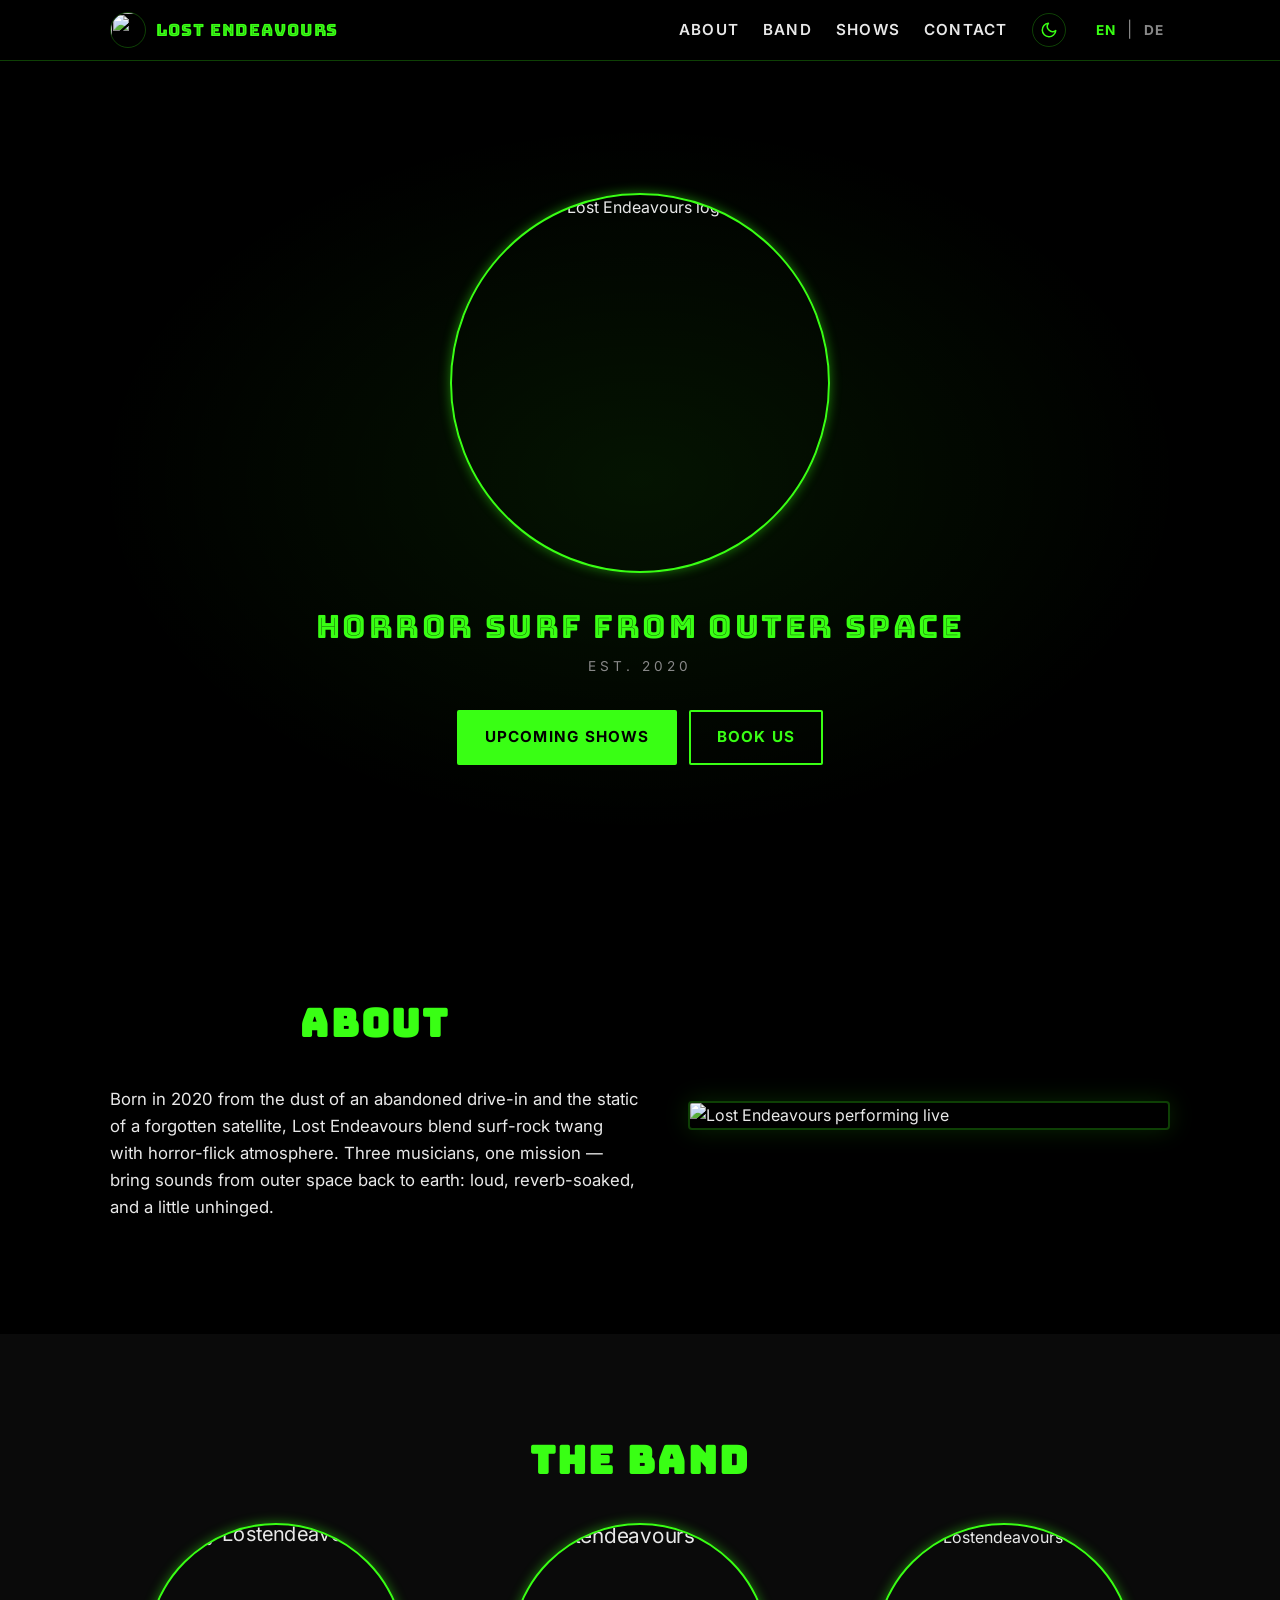
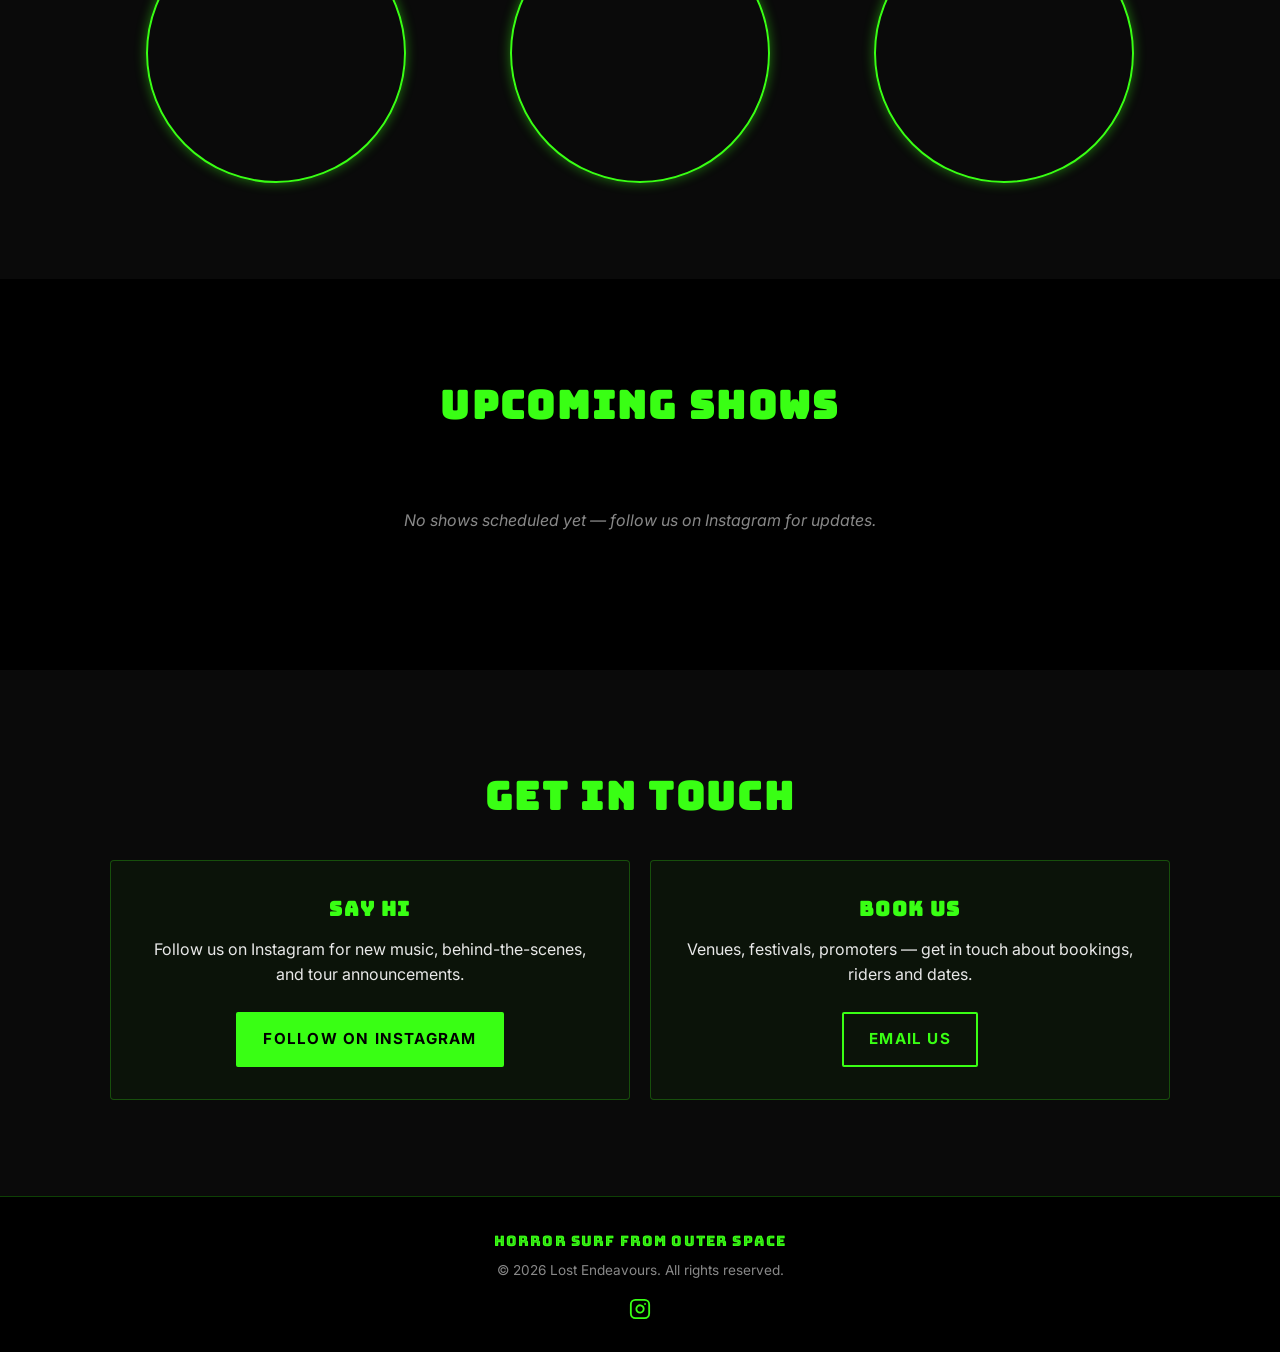
==== index.html @ 93c49f79 "Initial site" ====
<!DOCTYPE html>
<html lang="en">
<head>
  <meta charset="UTF-8" />
  <meta name="viewport" content="width=device-width, initial-scale=1.0" />
  <title data-i18n="meta.title">Lost Endeavours — Horror Surf From Outer Space</title>
  <meta name="description" data-i18n="meta.description" data-i18n-attr="content" content="Lost Endeavours — three-piece horror surf band from outer space, est. 2020. Shows, bio, booking." />
  <meta name="theme-color" content="#000000" />

  <link rel="icon" type="image/jpeg" href="assets/logo.jpg" />

  <link rel="preconnect" href="https://fonts.googleapis.com" />
  <link rel="preconnect" href="https://fonts.gstatic.com" crossorigin />
  <link href="https://fonts.googleapis.com/css2?family=Bungee+Inline&family=Creepster&family=Inter:wght@400;600;700&display=swap" rel="stylesheet" />

  <link rel="stylesheet" href="styles.css" />

  <script>
    (function () {
      try {
        var t = localStorage.getItem('le-theme');
        if (t === 'light') document.documentElement.setAttribute('data-theme', 'light');
      } catch (_) {}
    })();
  </script>
</head>
<body>
  <div class="stars" aria-hidden="true"></div>

  <header class="site-header">
    <nav class="nav" aria-label="Main navigation">
      <a href="#hero" class="nav-brand" aria-label="Lost Endeavours — home">
        <img src="assets/logo.jpg" alt="" class="nav-logo" />
        <span>Lost Endeavours</span>
      </a>

      <button class="nav-toggle" aria-label="Toggle menu" aria-expanded="false" aria-controls="nav-menu">
        <span></span><span></span><span></span>
      </button>

      <ul id="nav-menu" class="nav-menu">
        <li><a href="#about" data-i18n="nav.about">About</a></li>
        <li><a href="#members" data-i18n="nav.members">Band</a></li>
        <li><a href="#shows" data-i18n="nav.shows">Shows</a></li>
        <li><a href="#contact" data-i18n="nav.contact">Contact</a></li>
        <li class="nav-theme">
          <button type="button" id="theme-toggle" class="theme-btn" aria-label="Switch to light mode" data-i18n="nav.theme_to_light" data-i18n-attr="aria-label">
            <svg class="icon-sun" width="18" height="18" viewBox="0 0 24 24" fill="none" stroke="currentColor" stroke-width="2" stroke-linecap="round" stroke-linejoin="round" aria-hidden="true">
              <circle cx="12" cy="12" r="4"></circle>
              <path d="M12 2v2M12 20v2M4.93 4.93l1.41 1.41M17.66 17.66l1.41 1.41M2 12h2M20 12h2M4.93 19.07l1.41-1.41M17.66 6.34l1.41-1.41"></path>
            </svg>
            <svg class="icon-moon" width="18" height="18" viewBox="0 0 24 24" fill="none" stroke="currentColor" stroke-width="2" stroke-linecap="round" stroke-linejoin="round" aria-hidden="true">
              <path d="M21 12.79A9 9 0 1 1 11.21 3 7 7 0 0 0 21 12.79z"></path>
            </svg>
          </button>
        </li>
        <li class="nav-lang" role="group" aria-label="Language">
          <span class="visually-hidden" data-i18n="nav.lang_label">Language</span>
          <button type="button" class="lang-btn" data-lang="en" aria-pressed="true">EN</button>
          <span class="lang-sep" aria-hidden="true">|</span>
          <button type="button" class="lang-btn" data-lang="de" aria-pressed="false">DE</button>
        </li>
      </ul>
    </nav>
  </header>

  <main>
    <section id="hero" class="hero">
      <div class="hero-inner">
        <img src="assets/logo.jpg" alt="Lost Endeavours logo" class="hero-logo" />
        <p class="hero-tagline" data-i18n="hero.tagline">Horror Surf From Outer Space</p>
        <p class="hero-est" data-i18n="hero.est">EST. 2020</p>
        <div class="hero-cta">
          <a href="#shows" class="btn btn-primary" data-i18n="hero.cta_shows">Upcoming Shows</a>
          <a href="#contact" class="btn btn-ghost" data-i18n="hero.cta_book">Book Us</a>
        </div>
      </div>
    </section>

    <section id="about" class="section">
      <div class="container about-grid">
        <div class="about-text">
          <h2 class="section-heading" data-i18n="about.heading">About</h2>
          <p class="about-body" data-i18n="about.body">Born in 2020 from the dust of an abandoned drive-in and the static of a forgotten satellite, Lost Endeavours blend surf-rock twang with horror-flick atmosphere. Three musicians, one mission — bring sounds from outer space back to earth: loud, reverb-soaked, and a little unhinged.</p>
        </div>
        <div class="about-photo">
          <img src="assets/band-1.jpg" alt="Lost Endeavours performing live" loading="lazy" />
        </div>
      </div>
    </section>

    <section id="members" class="section section-alt">
      <div class="container">
        <h2 class="section-heading" data-i18n="members.heading">The Band</h2>
        <ul class="members-grid">
          <li class="member-card" style="--pos-x: 25%; --pos-y: 0%; --img-zoom: 1.25; --img-shift-x: 10%; --img-shift-y: 8%;">
            <figure class="member-figure">
              <img src="assets/andy.jpg" alt="Andy Lostendeavours" loading="lazy" />
              <figcaption class="member-overlay">
                <span class="member-name">Andy Lostendeavours</span>
                <span class="member-role" data-i18n="members.andy_role">Guitar</span>
              </figcaption>
            </figure>
          </li>
          <li class="member-card" style="--pos-x: 38%; --pos-y: 0%; --img-zoom: 1.3; --img-shift-x: 0%; --img-shift-y: 10%;">
            <figure class="member-figure">
              <img src="assets/gigi.jpg" alt="Gigi Lostendeavours" loading="lazy" />
              <figcaption class="member-overlay">
                <span class="member-name">Gigi Lostendeavours</span>
                <span class="member-role" data-i18n="members.gigi_role">Bass</span>
              </figcaption>
            </figure>
          </li>
          <li class="member-card" style="--pos-x: 32%; --pos-y: 20%;">
            <figure class="member-figure">
              <img src="assets/simon.jpg" alt="Simon Lostendeavours" loading="lazy" />
              <figcaption class="member-overlay">
                <span class="member-name">Simon Lostendeavours</span>
                <span class="member-role" data-i18n="members.simon_role">Drums</span>
              </figcaption>
            </figure>
          </li>
        </ul>
      </div>
    </section>

    <section id="shows" class="section">
      <div class="container">
        <h2 class="section-heading" data-i18n="shows.heading">Upcoming Shows</h2>
        <ul id="shows-list" class="shows-list" aria-live="polite"></ul>
        <p id="shows-empty" class="shows-empty" data-i18n="shows.empty" hidden>No shows scheduled yet — follow us on Instagram for updates.</p>
      </div>
    </section>

    <section id="contact" class="section section-alt">
      <div class="container">
        <h2 class="section-heading" data-i18n="contact.heading">Get In Touch</h2>
        <div class="contact-grid">
          <article class="contact-card">
            <h3 class="contact-card-heading" data-i18n="contact.casual_heading">Say hi</h3>
            <p data-i18n="contact.casual_body">Follow us on Instagram for new music, behind-the-scenes, and tour announcements.</p>
            <a href="https://instagram.com/lostendeavours" class="btn btn-primary" target="_blank" rel="noopener noreferrer" data-i18n="contact.casual_cta">Follow on Instagram</a>
          </article>
          <article class="contact-card">
            <h3 class="contact-card-heading" data-i18n="contact.pro_heading">Book Us</h3>
            <p data-i18n="contact.pro_body">Venues, festivals, promoters — get in touch about bookings, riders and dates.</p>
            <a href="mailto:lostendeavours20@gmail.com" class="btn btn-ghost" data-i18n="contact.pro_cta">Email Us</a>
          </article>
        </div>
      </div>
    </section>
  </main>

  <footer class="site-footer">
    <div class="container footer-inner">
      <p class="footer-tagline" data-i18n="footer.tagline">Horror Surf From Outer Space</p>
      <p class="footer-rights">© <span id="year">2026</span> Lost Endeavours. <span data-i18n="footer.rights">All rights reserved.</span></p>
      <a href="https://instagram.com/lostendeavours" class="footer-ig" target="_blank" rel="noopener noreferrer" aria-label="Instagram">
        <svg width="22" height="22" viewBox="0 0 24 24" fill="none" stroke="currentColor" stroke-width="2" stroke-linecap="round" stroke-linejoin="round" aria-hidden="true">
          <rect x="2" y="2" width="20" height="20" rx="5" ry="5"></rect>
          <path d="M16 11.37A4 4 0 1 1 12.63 8 4 4 0 0 1 16 11.37z"></path>
          <line x1="17.5" y1="6.5" x2="17.5" y2="6.5"></line>
        </svg>
      </a>
    </div>
  </footer>

  <script src="script.js"></script>
</body>
</html>
---- styles.css ----
/* ===== Theme variables ===== */
:root {
  --bg: #000000;
  --bg-alt: #0a0a0a;
  --accent: #39FF14;
  --accent-strong: #39FF14;
  --on-accent: #000000;
  --text: #e8e8e8;
  --muted: #888888;
  --border: rgba(57, 255, 20, 0.25);
  --card-bg: rgba(57, 255, 20, 0.04);
  --card-bg-hover: rgba(57, 255, 20, 0.08);
  --header-bg: rgba(0, 0, 0, 0.85);
  --mobile-menu-bg: rgba(0, 0, 0, 0.97);
  --hero-glow: radial-gradient(ellipse at center, rgba(57,255,20,0.08), transparent 60%);
  --shadow-glow: 0 0 12px rgba(57, 255, 20, 0.45);
  --shadow-glow-strong: 0 0 28px rgba(57, 255, 20, 0.8);
  --stars-opacity: 0.8;

  --font-display: 'Bungee Inline', 'Creepster', system-ui, sans-serif;
  --font-spooky: 'Creepster', system-ui, serif;
  --font-body: 'Inter', system-ui, -apple-system, Segoe UI, Roboto, sans-serif;

  --container-max: 1100px;
  --section-pad: clamp(3rem, 8vw, 6rem);
}

/* ===== Light theme overrides ===== */
:root[data-theme="light"] {
  --bg: #f5f3ed;
  --bg-alt: #eae6da;
  --accent: #1a8c10;
  --accent-strong: #0f6a08;
  --on-accent: #ffffff;
  --text: #1a1a1a;
  --muted: #666666;
  --border: rgba(26, 140, 16, 0.3);
  --card-bg: rgba(26, 140, 16, 0.06);
  --card-bg-hover: rgba(26, 140, 16, 0.12);
  --header-bg: rgba(245, 243, 237, 0.88);
  --mobile-menu-bg: rgba(245, 243, 237, 0.98);
  --hero-glow: radial-gradient(ellipse at center, rgba(26,140,16,0.08), transparent 60%);
  --shadow-glow: 0 0 12px rgba(26, 140, 16, 0.35);
  --shadow-glow-strong: 0 0 22px rgba(26, 140, 16, 0.55);
  --stars-opacity: 0;
}

/* ===== Reset & base ===== */
*, *::before, *::after { box-sizing: border-box; }
html { scroll-behavior: smooth; }
body {
  margin: 0;
  background: var(--bg);
  color: var(--text);
  font-family: var(--font-body);
  font-size: 16px;
  line-height: 1.6;
  -webkit-font-smoothing: antialiased;
  overflow-x: hidden;
  transition: background 0.3s ease, color 0.3s ease;
}
img { max-width: 100%; height: auto; display: block; }
a { color: var(--accent); text-decoration: none; transition: color 0.2s ease; }
a:hover { color: var(--text); }
button { font-family: inherit; cursor: pointer; }

.visually-hidden {
  position: absolute; width: 1px; height: 1px; padding: 0; margin: -1px;
  overflow: hidden; clip: rect(0 0 0 0); white-space: nowrap; border: 0;
}

.container {
  max-width: var(--container-max);
  margin: 0 auto;
  padding: 0 1.25rem;
}

/* ===== Starfield background ===== */
.stars {
  position: fixed; inset: 0;
  pointer-events: none;
  z-index: 0;
  background-image:
    radial-gradient(1px 1px at 20% 30%, rgba(255,255,255,0.7), transparent 50%),
    radial-gradient(1px 1px at 70% 60%, rgba(255,255,255,0.5), transparent 50%),
    radial-gradient(1.5px 1.5px at 40% 80%, rgba(57,255,20,0.45), transparent 60%),
    radial-gradient(1px 1px at 85% 20%, rgba(255,255,255,0.6), transparent 50%),
    radial-gradient(1px 1px at 10% 70%, rgba(255,255,255,0.4), transparent 50%),
    radial-gradient(1.5px 1.5px at 55% 15%, rgba(57,255,20,0.4), transparent 60%),
    radial-gradient(1px 1px at 30% 50%, rgba(255,255,255,0.5), transparent 50%);
  background-size: 100% 100%;
  opacity: var(--stars-opacity);
  transition: opacity 0.3s ease;
}
@media (prefers-reduced-motion: no-preference) {
  :root:not([data-theme="light"]) .stars { animation: twinkle 6s ease-in-out infinite alternate; }
  @keyframes twinkle {
    0%   { opacity: 0.5; }
    100% { opacity: 0.95; }
  }
}

/* ===== Header / nav ===== */
.site-header {
  position: sticky;
  top: 0;
  z-index: 50;
  background: var(--header-bg);
  backdrop-filter: blur(10px);
  -webkit-backdrop-filter: blur(10px);
  border-bottom: 1px solid var(--border);
}
.nav {
  max-width: var(--container-max);
  margin: 0 auto;
  padding: 0.75rem 1.25rem;
  display: flex;
  align-items: center;
  justify-content: space-between;
  gap: 1rem;
}
.nav-brand {
  display: flex; align-items: center; gap: 0.6rem;
  color: var(--accent);
  font-family: var(--font-display);
  font-size: 1.05rem;
  letter-spacing: 0.05em;
  text-transform: uppercase;
}
.nav-logo {
  width: 36px; height: 36px;
  border-radius: 50%;
  object-fit: cover;
  border: 1px solid var(--border);
}
.nav-brand span { display: none; }

.nav-menu {
  list-style: none;
  display: flex;
  align-items: center;
  gap: 1.5rem;
  margin: 0; padding: 0;
}
.nav-menu a {
  color: var(--text);
  font-weight: 600;
  font-size: 0.95rem;
  text-transform: uppercase;
  letter-spacing: 0.08em;
  padding: 0.25rem 0;
  border-bottom: 2px solid transparent;
}
.nav-menu a:hover { color: var(--accent); border-bottom-color: var(--accent); }

.nav-lang { display: flex; align-items: center; gap: 0.35rem; }
.lang-btn {
  background: transparent;
  border: none;
  color: var(--muted);
  font-size: 0.85rem;
  font-weight: 700;
  padding: 0.25rem 0.4rem;
  letter-spacing: 0.05em;
  transition: color 0.2s ease;
}
.lang-btn[aria-pressed="true"] { color: var(--accent); }
.lang-btn:hover { color: var(--text); }
.lang-sep { color: var(--muted); }

.nav-theme { display: flex; align-items: center; }
.theme-btn {
  background: transparent;
  border: 1px solid var(--border);
  color: var(--accent);
  width: 34px;
  height: 34px;
  border-radius: 50%;
  display: inline-flex;
  align-items: center;
  justify-content: center;
  padding: 0;
  transition: color 0.2s ease, border-color 0.2s ease, background 0.2s ease, transform 0.2s ease;
}
.theme-btn:hover {
  background: var(--card-bg-hover);
  transform: rotate(15deg);
}
.theme-btn:focus-visible {
  outline: 2px solid var(--accent);
  outline-offset: 2px;
}
.theme-btn .icon-sun { display: none; }
.theme-btn .icon-moon { display: block; }
:root[data-theme="light"] .theme-btn .icon-sun { display: block; }
:root[data-theme="light"] .theme-btn .icon-moon { display: none; }

/* mobile nav toggle */
.nav-toggle {
  display: none;
  background: transparent;
  border: none;
  width: 32px;
  height: 32px;
  padding: 0;
  position: relative;
}
.nav-toggle span {
  display: block;
  position: absolute;
  left: 4px;
  right: 4px;
  height: 2px;
  background: var(--accent);
  transition: transform 0.25s ease, opacity 0.25s ease, top 0.25s ease;
}
.nav-toggle span:nth-child(1) { top: 8px; }
.nav-toggle span:nth-child(2) { top: 15px; }
.nav-toggle span:nth-child(3) { top: 22px; }
.nav-toggle[aria-expanded="true"] span:nth-child(1) { top: 15px; transform: rotate(45deg); }
.nav-toggle[aria-expanded="true"] span:nth-child(2) { opacity: 0; }
.nav-toggle[aria-expanded="true"] span:nth-child(3) { top: 15px; transform: rotate(-45deg); }

/* ===== Hero ===== */
.hero {
  position: relative;
  z-index: 1;
  min-height: calc(100vh - 64px);
  display: flex;
  align-items: center;
  justify-content: center;
  text-align: center;
  padding: 3rem 1.25rem;
  background:
    var(--hero-glow),
    var(--bg);
}
.hero-inner {
  display: flex;
  flex-direction: column;
  align-items: center;
  max-width: 720px;
  width: 100%;
}
.hero-logo {
  width: min(380px, 70vw);
  aspect-ratio: 1 / 1;
  border-radius: 50%;
  object-fit: cover;
  border: 2px solid var(--accent);
  box-shadow: var(--shadow-glow);
}
@media (prefers-reduced-motion: no-preference) {
  .hero-logo { animation: glow-pulse 3.5s ease-in-out infinite; }
  @keyframes glow-pulse {
    0%, 100% { box-shadow: var(--shadow-glow); }
    50%      { box-shadow: var(--shadow-glow-strong); }
  }
}
.hero-tagline {
  margin: 1.75rem 0 0.25rem;
  font-family: var(--font-display);
  color: var(--accent);
  font-size: clamp(1.3rem, 4vw, 2rem);
  letter-spacing: 0.08em;
  text-transform: uppercase;
}
.hero-est {
  margin: 0 0 2rem;
  color: var(--muted);
  font-size: 0.85rem;
  letter-spacing: 0.3em;
}
.hero-cta {
  display: flex;
  flex-wrap: wrap;
  justify-content: center;
  gap: 0.75rem;
}

/* ===== Buttons ===== */
.btn {
  display: inline-block;
  padding: 0.85rem 1.6rem;
  font-weight: 700;
  font-size: 0.95rem;
  letter-spacing: 0.08em;
  text-transform: uppercase;
  border-radius: 2px;
  border: 2px solid var(--accent);
  transition: transform 0.15s ease, background 0.2s ease, color 0.2s ease, box-shadow 0.2s ease;
}
.btn:focus-visible {
  outline: 2px solid var(--accent);
  outline-offset: 3px;
}
.btn-primary {
  background: var(--accent);
  color: var(--on-accent);
}
.btn-primary:hover {
  background: transparent;
  color: var(--accent);
  box-shadow: var(--shadow-glow);
}
.btn-ghost {
  background: transparent;
  color: var(--accent);
}
.btn-ghost:hover {
  background: var(--accent);
  color: var(--on-accent);
  box-shadow: var(--shadow-glow);
}

/* ===== Sections ===== */
.section {
  position: relative;
  z-index: 1;
  padding: var(--section-pad) 0;
}
.section-alt { background: var(--bg-alt); }

.section-heading {
  font-family: var(--font-display);
  color: var(--accent);
  text-transform: uppercase;
  letter-spacing: 0.06em;
  font-size: clamp(1.6rem, 4vw, 2.4rem);
  margin: 0 0 2rem;
  text-align: center;
}

/* About */
.about-grid {
  display: grid;
  grid-template-columns: 1fr;
  gap: 2.5rem;
  align-items: center;
}
.about-body { font-size: 1.05rem; color: var(--text); }
.about-photo img {
  border: 2px solid var(--border);
  border-radius: 4px;
  width: 100%;
  box-shadow: 0 0 24px rgba(57,255,20,0.15);
}

/* Members */
.members-grid {
  list-style: none;
  padding: 0;
  margin: 0;
  display: grid;
  grid-template-columns: 1fr;
  gap: 2rem;
  justify-items: center;
}
.member-card {
  --pos-x: 50%;
  --pos-y: 25%;
  width: min(260px, 70vw);
  max-width: 100%;
}
.member-figure {
  position: relative;
  margin: 0;
  aspect-ratio: 1 / 1;
  border-radius: 50%;
  overflow: hidden;
  border: 2px solid var(--accent);
  box-shadow: var(--shadow-glow);
  cursor: pointer;
  transition: transform 0.25s ease, box-shadow 0.25s ease;
}
.member-figure:hover,
.member-figure:focus-within {
  transform: translateY(-3px);
  box-shadow: var(--shadow-glow-strong);
}
.member-figure img {
  width: 100%;
  height: 100%;
  object-fit: cover;
  object-position: var(--pos-x) var(--pos-y);
  transform: scale(var(--img-zoom, 1)) translate(var(--img-shift-x, 0), var(--img-shift-y, 0));
  transition: transform 0.4s ease, filter 0.25s ease;
}
.member-figure:hover img,
.member-figure:focus-within img {
  transform: scale(calc(var(--img-zoom, 1) * 1.06)) translate(var(--img-shift-x, 0), var(--img-shift-y, 0));
  filter: brightness(0.55);
}
.member-overlay {
  position: absolute;
  inset: 0;
  display: flex;
  flex-direction: column;
  align-items: center;
  justify-content: center;
  gap: 0.4rem;
  padding: 1rem;
  text-align: center;
  background: radial-gradient(circle at center, rgba(0,0,0,0.55), rgba(0,0,0,0.3));
  opacity: 0;
  transition: opacity 0.25s ease;
  pointer-events: none;
}
.member-figure:hover .member-overlay,
.member-figure:focus-within .member-overlay {
  opacity: 1;
}
.member-name {
  font-family: var(--font-display);
  color: var(--accent);
  font-size: 1rem;
  text-transform: uppercase;
  letter-spacing: 0.06em;
  text-shadow: 0 1px 4px rgba(0,0,0,0.8);
}
.member-role {
  color: #ffffff;
  text-transform: uppercase;
  font-size: 0.8rem;
  letter-spacing: 0.18em;
  text-shadow: 0 1px 4px rgba(0,0,0,0.8);
}

/* Touch / no-hover devices: keep info visible below the photo */
@media (hover: none) {
  .member-overlay {
    position: static;
    background: transparent;
    opacity: 1;
    padding-top: 0.75rem;
    padding-bottom: 0;
  }
  .member-figure:hover img,
  .member-figure:focus-within img {
    transform: none;
    filter: none;
  }
  .member-name { color: var(--accent); }
  .member-role { color: var(--muted); }
  .member-name,
  .member-role { text-shadow: none; }
  .member-card { display: flex; flex-direction: column; align-items: center; }
}

/* Shows */
.shows-list {
  list-style: none;
  padding: 0;
  margin: 0;
  display: flex;
  flex-direction: column;
  gap: 0.75rem;
}
.show-item {
  display: grid;
  grid-template-columns: auto 1fr auto;
  align-items: center;
  gap: 1rem;
  padding: 1rem 1.25rem;
  background: var(--card-bg);
  border: 1px solid var(--border);
  border-radius: 4px;
  transition: background 0.2s ease, box-shadow 0.2s ease;
}
.show-item:hover {
  background: var(--card-bg-hover);
  box-shadow: var(--shadow-glow);
}
.show-date {
  font-family: var(--font-display);
  color: var(--accent);
  font-size: 0.95rem;
  letter-spacing: 0.04em;
  min-width: 7rem;
}
.show-info {
  display: flex;
  flex-direction: column;
}
.show-venue { font-weight: 700; color: var(--text); }
.show-location { color: var(--muted); font-size: 0.9rem; }
.show-tickets {
  padding: 0.5rem 1rem;
  border: 2px solid var(--accent);
  border-radius: 2px;
  color: var(--accent);
  font-weight: 700;
  font-size: 0.8rem;
  text-transform: uppercase;
  letter-spacing: 0.08em;
  white-space: nowrap;
}
.show-tickets:hover {
  background: var(--accent);
  color: var(--on-accent);
}
.shows-empty {
  text-align: center;
  color: var(--muted);
  font-style: italic;
  padding: 1.5rem 0;
}

/* Contact */
.contact-grid {
  display: grid;
  grid-template-columns: 1fr;
  gap: 1.25rem;
}
.contact-card {
  background: var(--card-bg);
  border: 1px solid var(--border);
  border-radius: 4px;
  padding: 2rem;
  text-align: center;
}
.contact-card-heading {
  font-family: var(--font-display);
  color: var(--accent);
  text-transform: uppercase;
  letter-spacing: 0.06em;
  margin: 0 0 0.75rem;
  font-size: 1.25rem;
}
.contact-card p { margin: 0 0 1.5rem; color: var(--text); }

/* Footer */
.site-footer {
  position: relative;
  z-index: 1;
  padding: 2rem 0;
  border-top: 1px solid var(--border);
  background: var(--bg);
}
.footer-inner {
  display: flex;
  flex-direction: column;
  align-items: center;
  gap: 0.5rem;
  text-align: center;
}
.footer-tagline {
  font-family: var(--font-display);
  color: var(--accent);
  letter-spacing: 0.08em;
  text-transform: uppercase;
  font-size: 0.9rem;
  margin: 0;
}
.footer-rights {
  color: var(--muted);
  font-size: 0.85rem;
  margin: 0;
}
.footer-ig {
  color: var(--accent);
  margin-top: 0.5rem;
  display: inline-flex;
}
.footer-ig:hover { color: var(--text); }

/* ===== Responsive ===== */
@media (min-width: 600px) {
  .members-grid { grid-template-columns: repeat(3, 1fr); }
  .contact-grid { grid-template-columns: 1fr 1fr; }
  .nav-brand span { display: inline; }
}
@media (min-width: 900px) {
  .about-grid { grid-template-columns: 1.1fr 1fr; gap: 3rem; }
}

@media (max-width: 768px) {
  .nav-toggle { display: block; }
  .nav-menu {
    position: absolute;
    top: 100%;
    left: 0; right: 0;
    flex-direction: column;
    align-items: flex-start;
    background: var(--mobile-menu-bg);
    backdrop-filter: blur(10px);
    border-bottom: 1px solid var(--border);
    padding: 1.25rem 1.5rem;
    gap: 1rem;
    transform: translateY(-10px);
    opacity: 0;
    pointer-events: none;
    transition: transform 0.2s ease, opacity 0.2s ease;
  }
  .nav-menu.open {
    transform: translateY(0);
    opacity: 1;
    pointer-events: auto;
  }
  .nav-lang { width: 100%; padding-top: 0.5rem; border-top: 1px solid var(--border); }
  .show-item { grid-template-columns: 1fr; text-align: left; }
  .show-tickets { justify-self: start; }
}
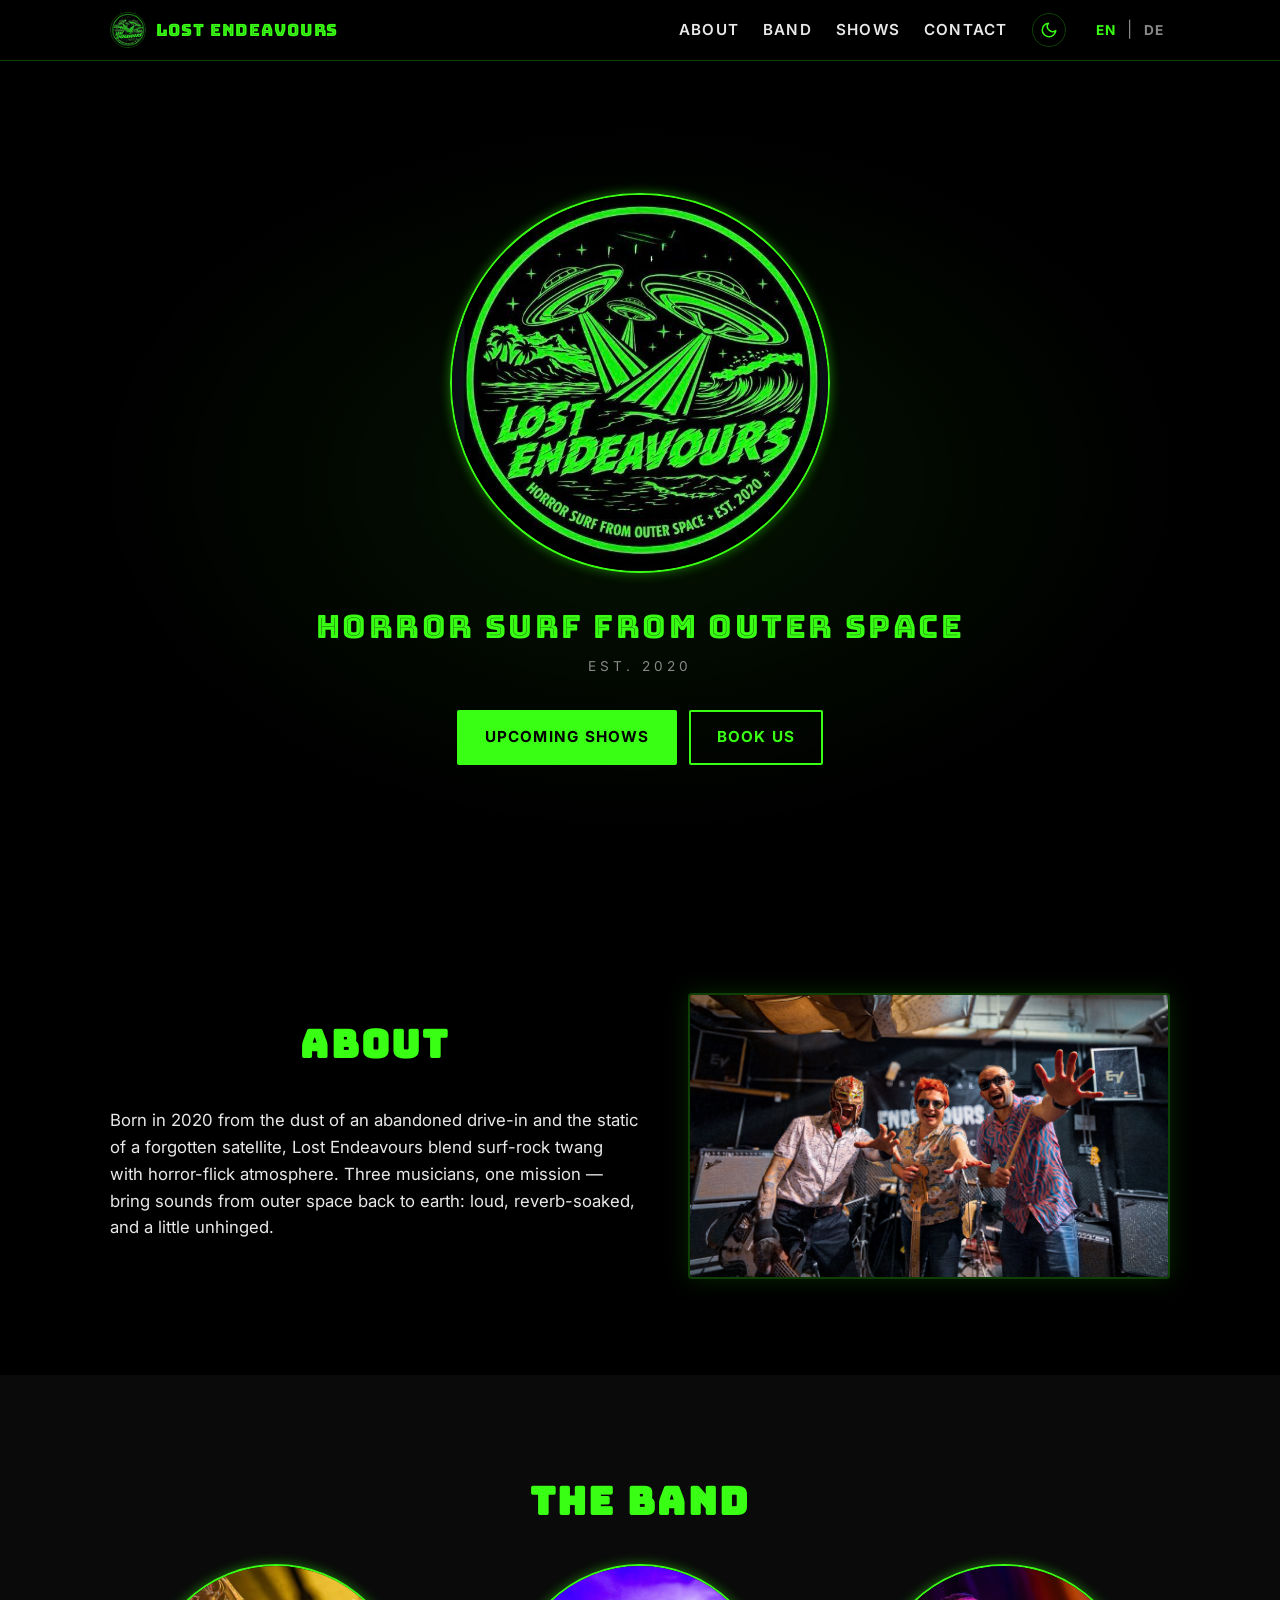
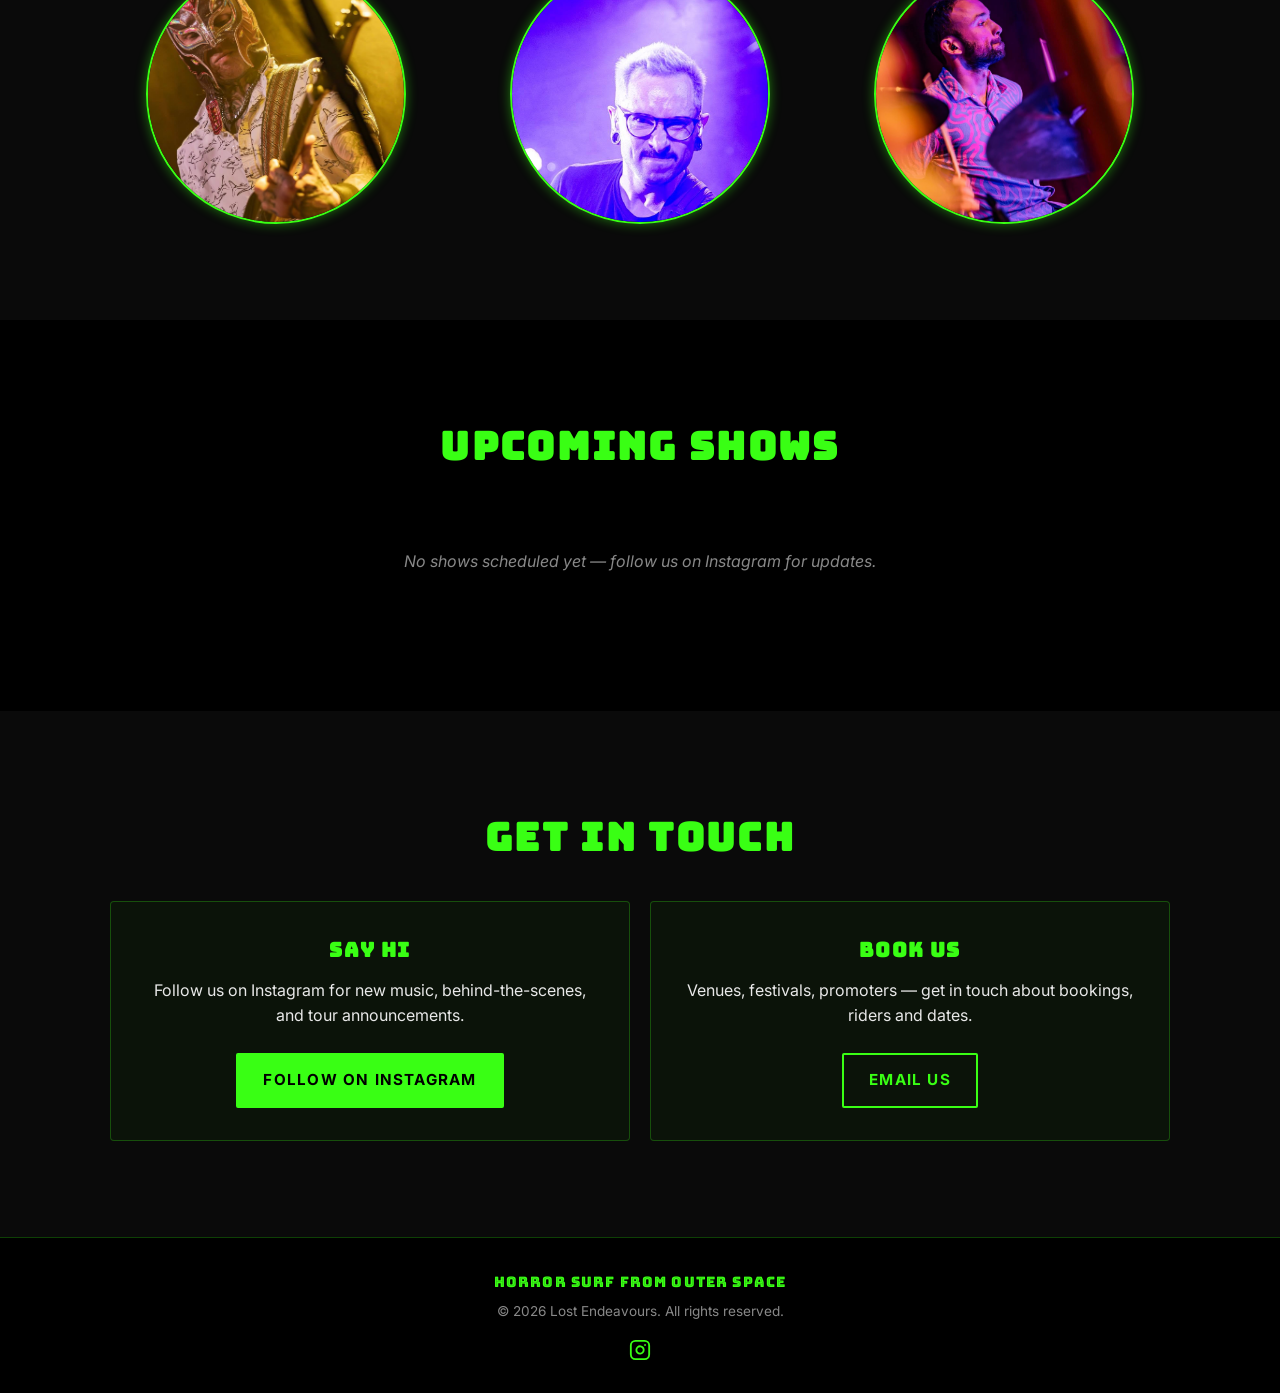
==== commit 5bb86640: "Replace Gigi with new bass player Carlos" ====
--- a/index.html
+++ b/index.html
@@ -102,12 +102,12 @@
               </figcaption>
             </figure>
           </li>
-          <li class="member-card" style="--pos-x: 38%; --pos-y: 0%; --img-zoom: 1.3; --img-shift-x: 0%; --img-shift-y: 10%;">
+          <li class="member-card" style="--pos-x: 50%; --pos-y: 20%; --img-zoom: 1.35; --img-shift-y: 5%;">
             <figure class="member-figure">
-              <img src="assets/gigi.jpg" alt="Gigi Lostendeavours" loading="lazy" />
+              <img src="assets/carlos.png" alt="Carlos Lostendeavours" loading="lazy" />
               <figcaption class="member-overlay">
-                <span class="member-name">Gigi Lostendeavours</span>
-                <span class="member-role" data-i18n="members.gigi_role">Bass</span>
+                <span class="member-name">Carlos Lostendeavours</span>
+                <span class="member-role" data-i18n="members.carlos_role">Bass</span>
               </figcaption>
             </figure>
           </li>
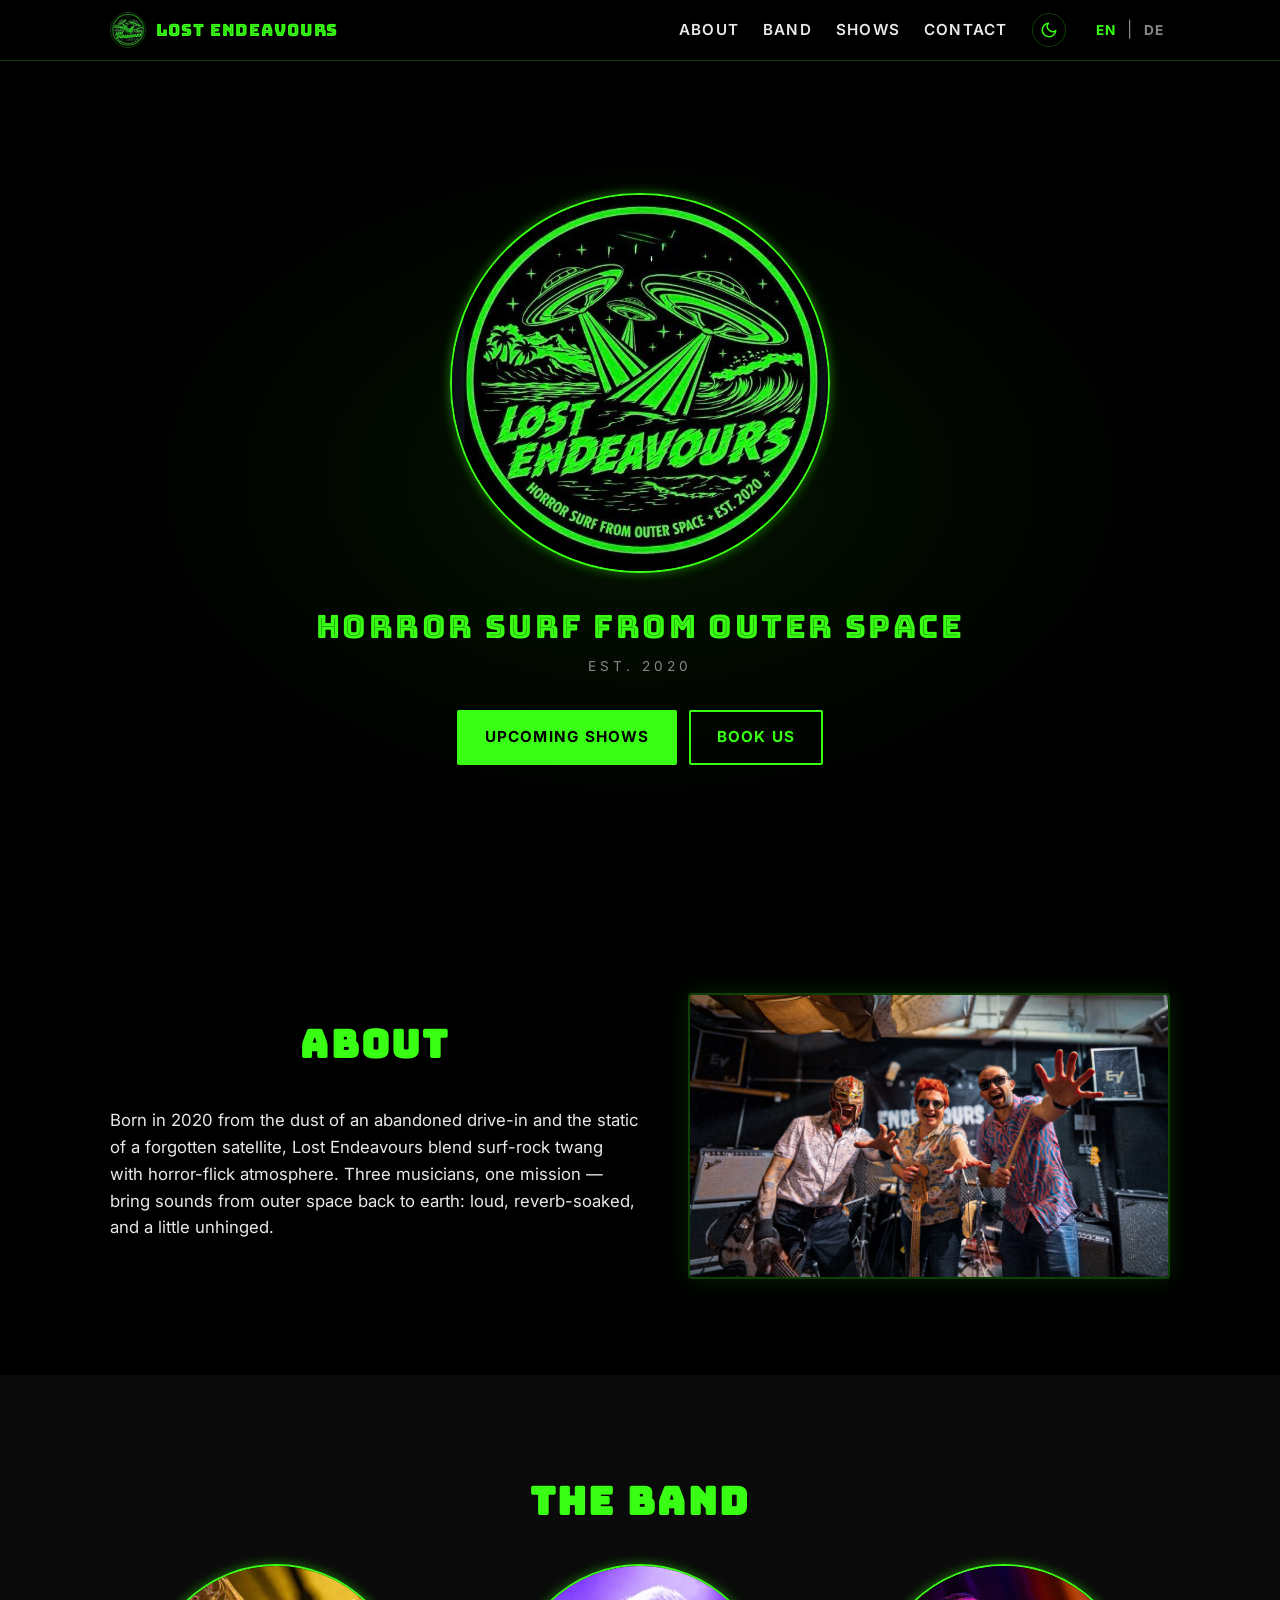
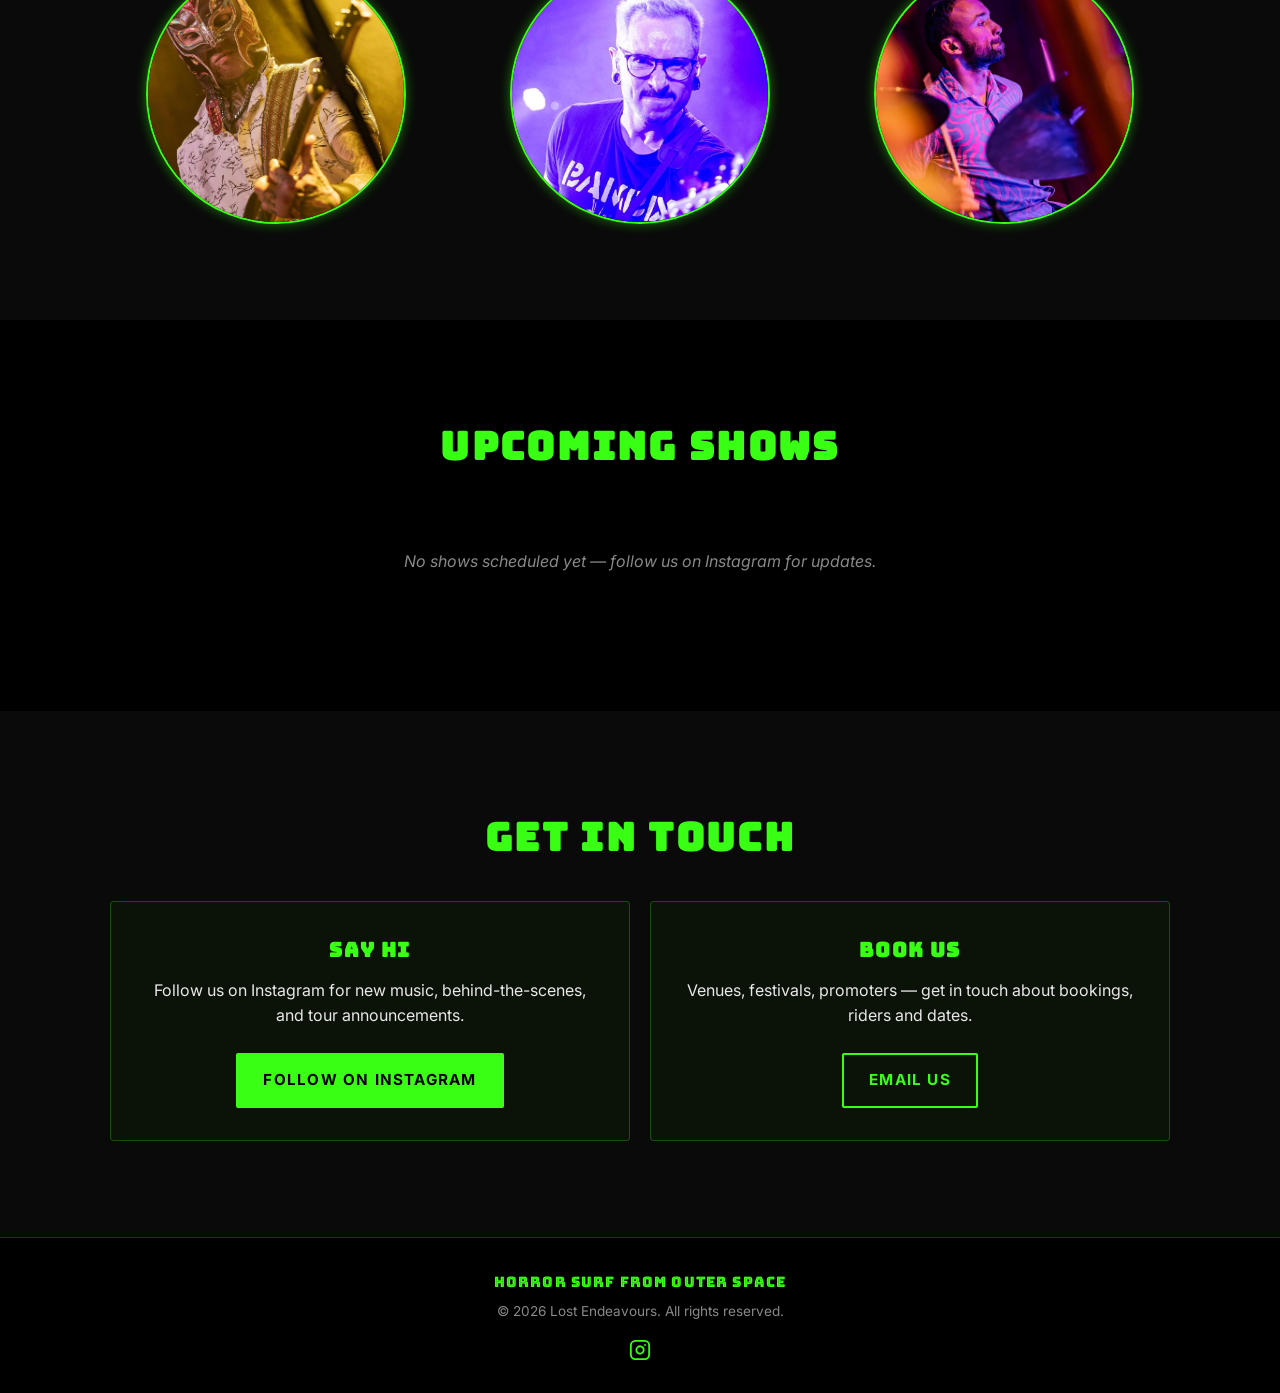
==== commit bb2a886d: "Adjust Carlos photo crop" ====
--- a/index.html
+++ b/index.html
@@ -102,7 +102,7 @@
               </figcaption>
             </figure>
           </li>
-          <li class="member-card" style="--pos-x: 50%; --pos-y: 20%; --img-zoom: 1.35; --img-shift-y: 5%;">
+          <li class="member-card" style="--pos-x: 50%; --pos-y: 45%; --img-zoom: 1.3; --img-shift-y: 0%;">
             <figure class="member-figure">
               <img src="assets/carlos.png" alt="Carlos Lostendeavours" loading="lazy" />
               <figcaption class="member-overlay">
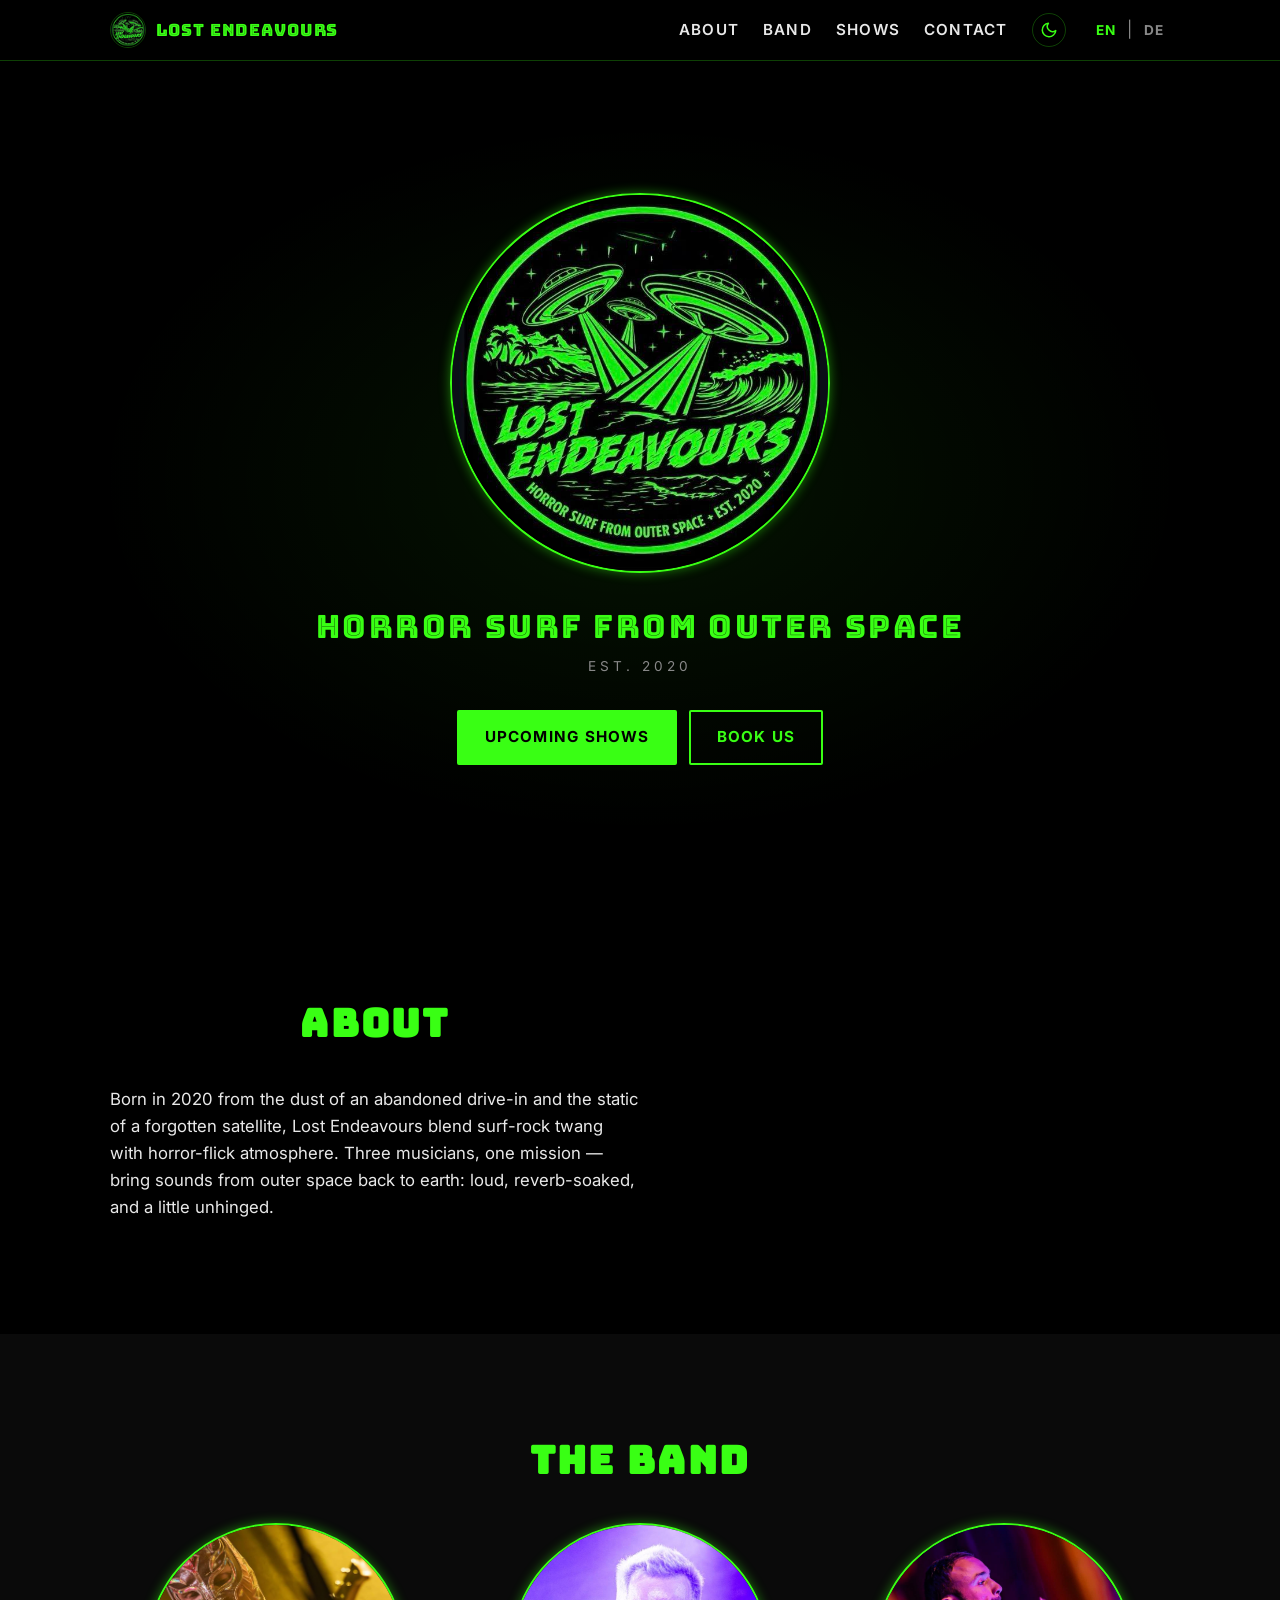
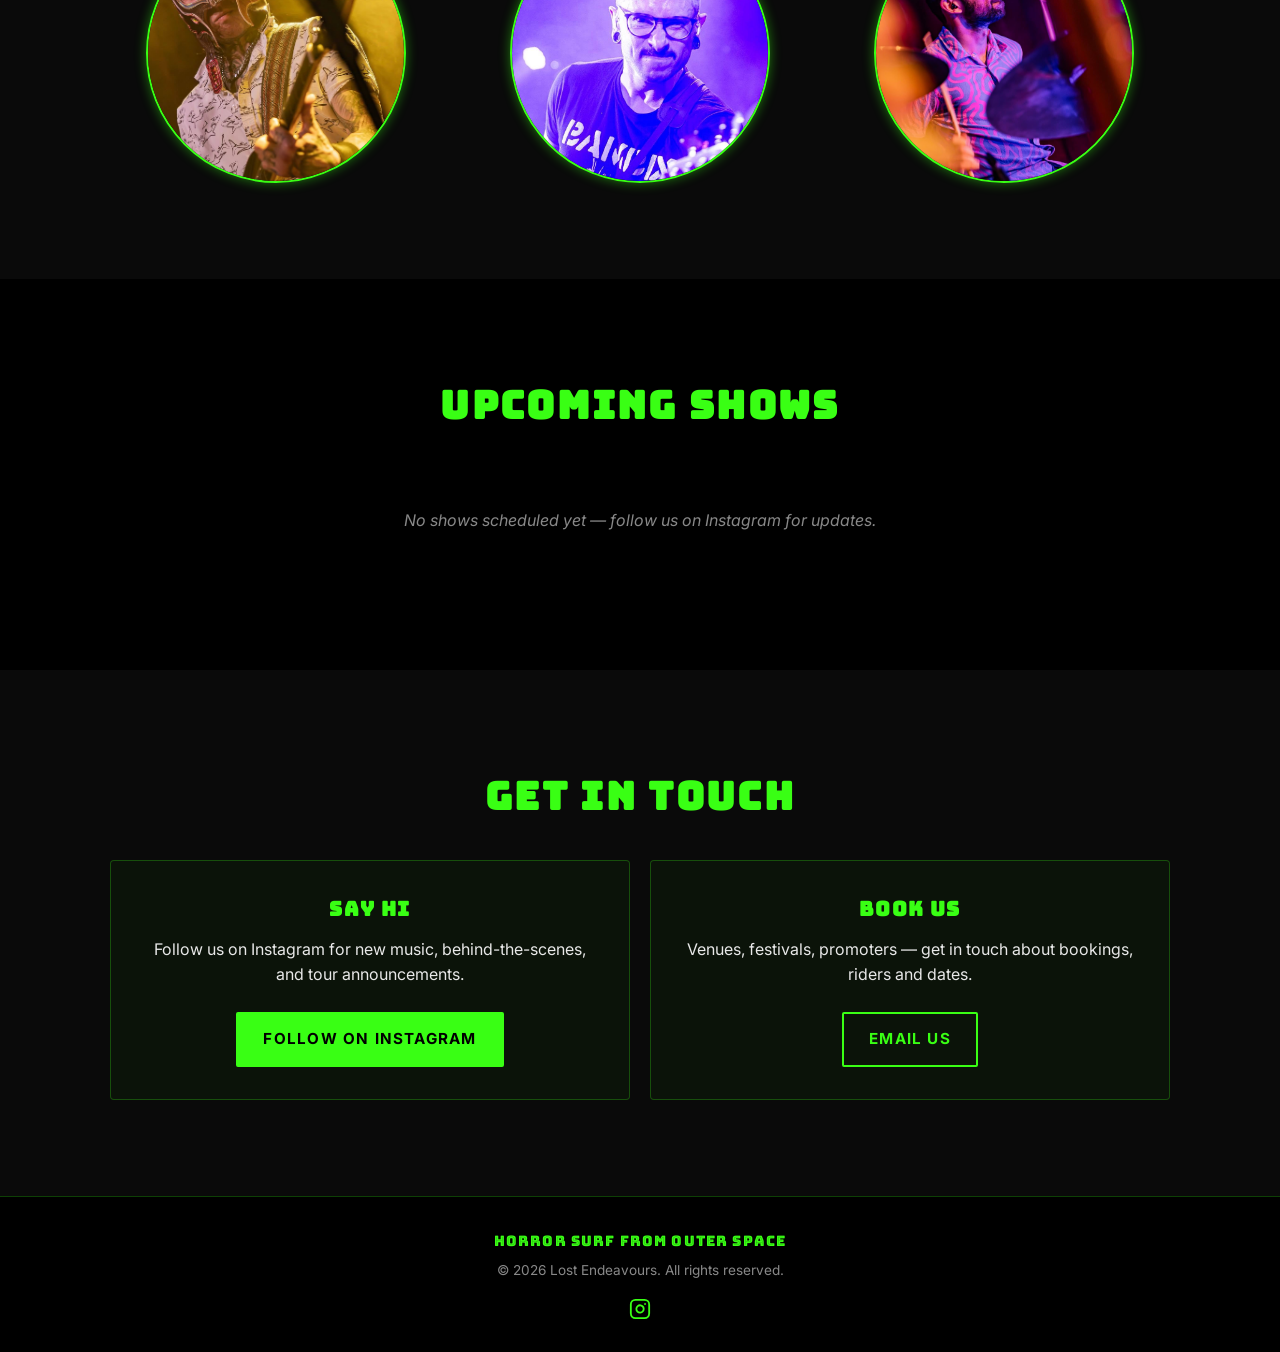
==== commit 50a13292: "Update index.html removed band photo under About section" ====
--- a/index.html
+++ b/index.html
@@ -83,9 +83,6 @@
           <h2 class="section-heading" data-i18n="about.heading">About</h2>
           <p class="about-body" data-i18n="about.body">Born in 2020 from the dust of an abandoned drive-in and the static of a forgotten satellite, Lost Endeavours blend surf-rock twang with horror-flick atmosphere. Three musicians, one mission — bring sounds from outer space back to earth: loud, reverb-soaked, and a little unhinged.</p>
         </div>
-        <div class="about-photo">
-          <img src="assets/band-1.jpg" alt="Lost Endeavours performing live" loading="lazy" />
-        </div>
       </div>
     </section>
 
